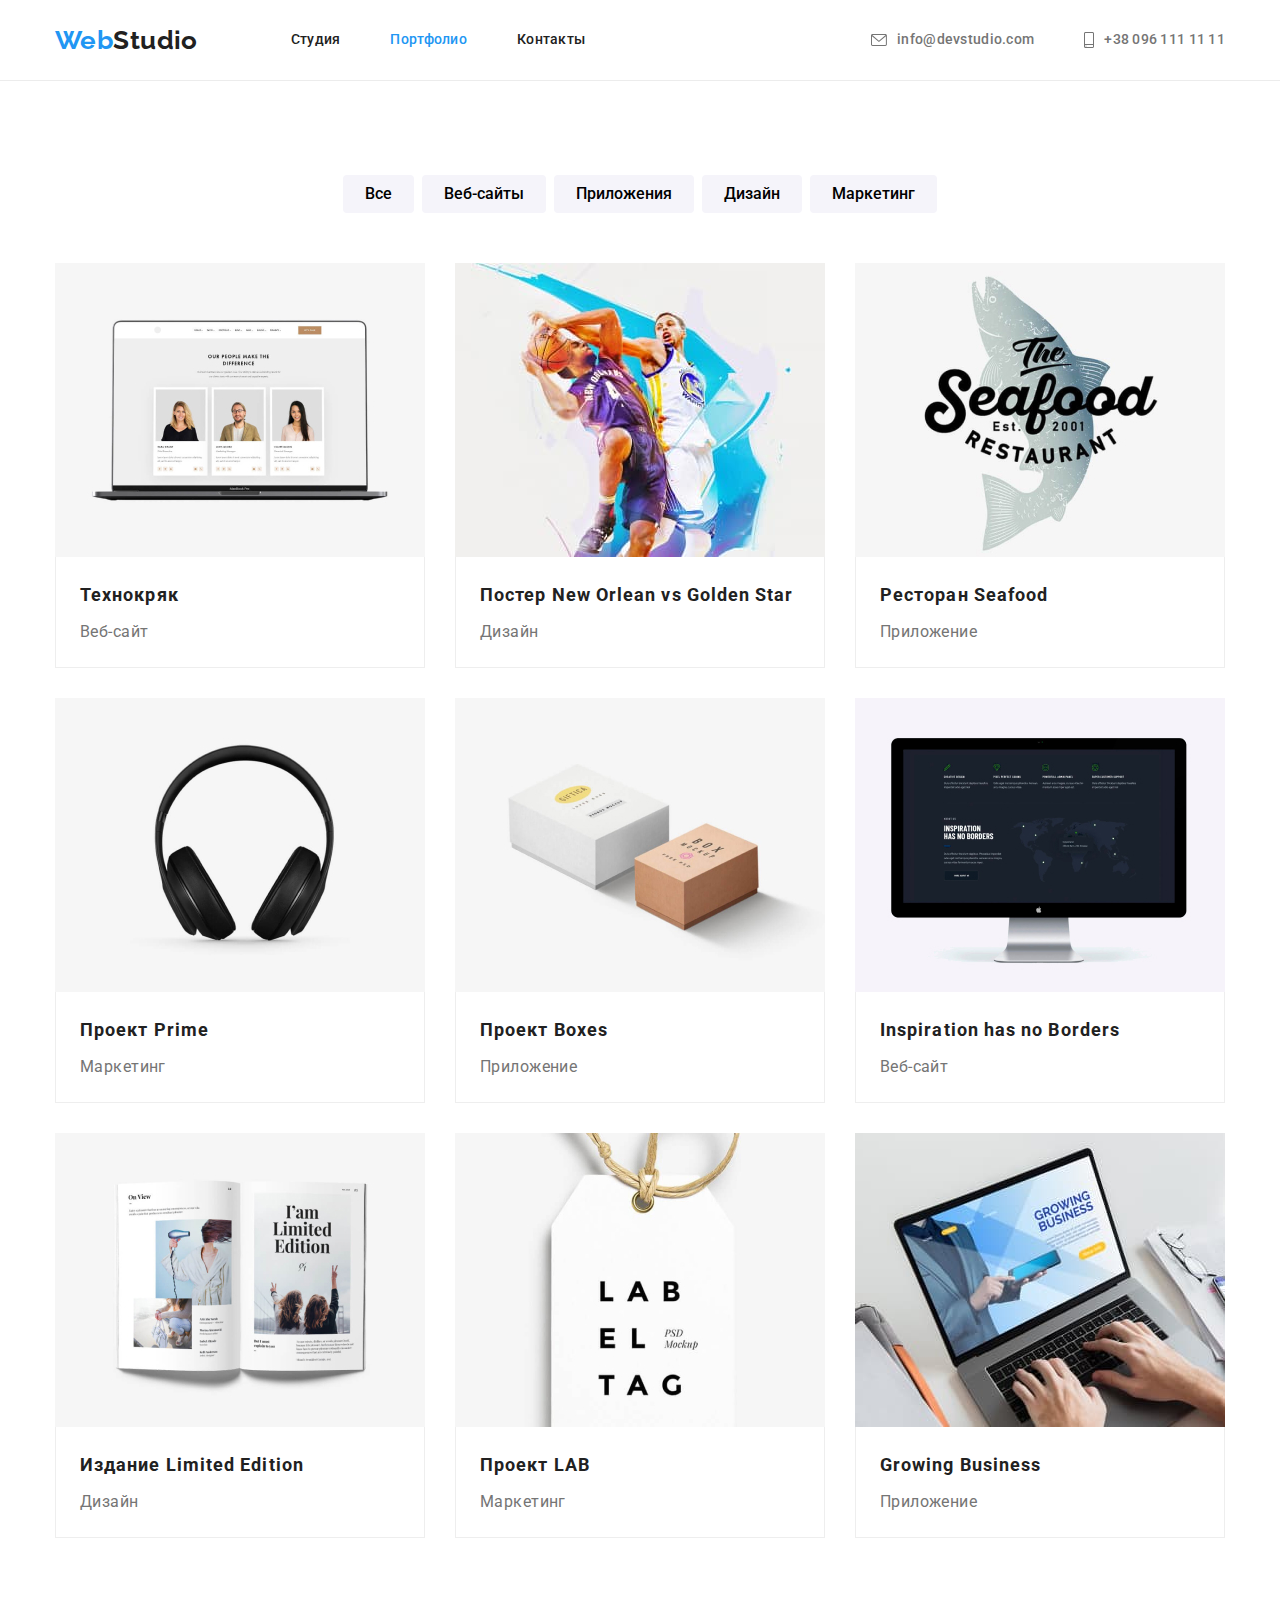
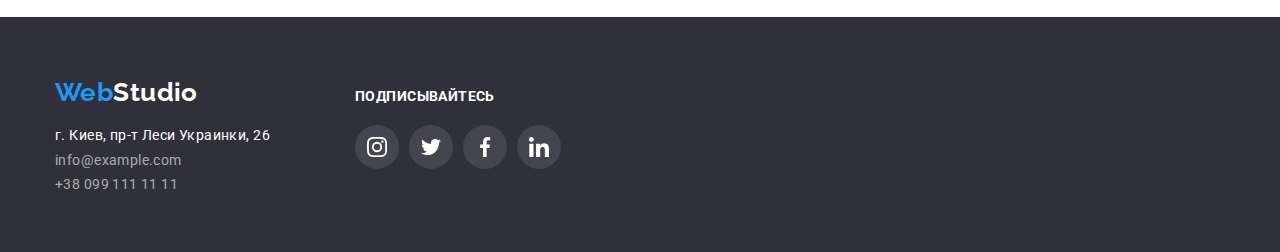
==== portfolio.html @ 0dd32082 "Скопировал все файлы из дз-4" ====
<!DOCTYPE html>
<html lang="ru">
  <head>
    <meta charset="UTF-8" />
    <meta name="viewport" content="width=device-width, initial-scale=1.0" />
    <title>Portfolio</title>
    <link
      href="https://fonts.googleapis.com/css2?family=Raleway:wght@700&family=Roboto:wght@400;500;700;900&display=swap"
      rel="stylesheet"
    />
    <link rel="stylesheet" href="./css/modern-normalize.css" />
    <link rel="stylesheet" href="./css/common.css" />
    <link rel="stylesheet" href="./css/portfolio.css" />
  </head>

  <body>
    <!-- HEADER -->
    <header class="header">
      <div class="container">
        <nav class="nav">
          <a href="index.html" class="logo header-logo link">Web<span class="header-logo-studio">Studio</span></a>
          <ul class="list site-menu">
            <li class="item"><a href="./index.html" class="site-nav link">Студия</a></li>
            <li class="item"><a href="./portfolio.html" class="site-nav link current">Портфолио</a></li>
            <li class="item"><a href="" class="site-nav link">Контакты</a></li>
          </ul>
        </nav>
        <ul class="list contacts">
          <li class="item">
            <a href="mailto:info@devstudio.com" class="e-mail header-e-mail link">
              <svg class="header-icon icon-envelope" width="16px" height="12px">
                <use href="./icons/sprite.svg#icon-envelope"></use>
              </svg>
              info@devstudio.com</a
            >
          </li>
          <li class="item">
            <a href="tel:+380961111111" class="tel header-tel link">
              <svg class="header-icon icon-smartphone" width="10px" height="16px">
                <use href="./icons/sprite.svg#icon-smartphone"></use>
              </svg>
              +38 096 111 11 11</a
            >
          </li>
        </ul>
      </div>
    </header>

    <main>
      <!-- PORTFOLIO -->
      <section class="portfolio-section">
        <div class="container">
          <h1 class="section-title visually-hidden">Портфолио</h1>
          <ul class="list filter-list">
            <li class="item"><button type="button" class="filter-btn">Все</button></li>
            <li class="item"><button type="button" class="filter-btn">Веб-сайты</button></li>
            <li class="item"><button type="button" class="filter-btn">Приложения</button></li>
            <li class="item"><button type="button" class="filter-btn">Дизайн</button></li>
            <li class="item"><button type="button" class="filter-btn">Маркетинг</button></li>
          </ul>
          <ul class="list portfolio-works">
            <li class="item">
              <div class="item-img">
                <img src="./img/technokriak.jpg" alt="Технокряк" width="370" />
              </div>
              <div class="item-info">
                <h2 class="item-title">Технокряк</h2>
                <p class="item-description">Веб-сайт</p>
              </div>
            </li>
            <li class="item">
              <div class="item-img">
                <img src="./img/poster.jpg" alt="Постер New Orlean vs Golden Star" width="370" />
              </div>
              <div class="item-info">
                <h2 class="item-title">Постер New Orlean vs Golden Star</h2>
                <p class="item-description">Дизайн</p>
              </div>
            </li>
            <li class="item">
              <div class="item-img">
                <img src="./img/seafood.jpg" alt="Ресторан Seafood" width="370" />
              </div>
              <div class="item-info">
                <h2 class="item-title">Ресторан Seafood</h2>
                <p class="item-description">Приложение</p>
              </div>
            </li>
            <li class="item">
              <div class="item-img"><img src="./img/prime.jpg" alt="Проект Prime" width="370" /></div>
              <div class="item-info">
                <h2 class="item-title">Проект Prime</h2>
                <p class="item-description">Маркетинг</p>
              </div>
            </li>
            <li class="item">
              <div class="item-img"><img src="./img/boxes.jpg" alt="Проект Boxes" width="370" /></div>
              <div class="item-info">
                <h2 class="item-title">Проект Boxes</h2>
                <p class="item-description">Приложение</p>
              </div>
            </li>
            <li class="item">
              <div class="item-img">
                <img src="./img/inspiration.jpg" alt="Inspiration has no Borders" width="370" />
              </div>
              <div class="item-info">
                <h2 class="item-title">Inspiration has no Borders</h2>
                <p class="item-description">Веб-сайт</p>
              </div>
            </li>
            <li class="item">
              <div class="item-img">
                <img src="./img/limited-edition.jpg" alt="Издание Limited Edition" width="370" />
              </div>
              <div class="item-info">
                <h2 class="item-title">Издание Limited Edition</h2>
                <p class="item-description">Дизайн</p>
              </div>
            </li>
            <li class="item">
              <div class="item-img"><img src="./img/lab.jpg" alt="Проект LAB" width="370" /></div>
              <div class="item-info">
                <h2 class="item-title">Проект LAB</h2>
                <p class="item-description">Маркетинг</p>
              </div>
            </li>
            <li class="item">
              <div class="item-img"><img src="./img/growing-business.jpg" alt="Growing Business" width="370" /></div>
              <div class="item-info">
                <h2 class="item-title">Growing Business</h2>
                <p class="item-description">Приложение</p>
              </div>
            </li>
          </ul>
        </div>
      </section>
    </main>

    <!-- FOOTER -->
    <footer class="footer">
      <div class="container">
        <section class="footer-logo-address">
          <a href="index.html" class="logo footer-logo link">Web<span class="footer-logo-studio">Studio</span></a>
          <address>
            <ul class="list">
              <li>
                <a href="https://goo.gl/maps/ob6mUAmVErRQbY527" class="physical-address link" target="_blank"
                  >г. Киев, пр-т Леси Украинки, 26</a
                >
              </li>
              <li><a href="mailto:info@example.com" class="footer-e-mail e-mail link">info@example.com</a></li>
              <li><a href="tel:+380991111111" class="footer-tel tel link">+38 099 111 11 11</a></li>
            </ul>
          </address>
        </section>
        <section class="footer-social-networks">
          <h2 class="subscribe">Подписывайтесь</h2>
          <ul class="list footer-social-networks-list">
            <li class="item footer-social-network-item">
              <a
                href="https://www.instagram.com/"
                class="link footer-social-network-link"
                target="_blank"
                title="Инстаграм"
              >
                <svg class="footer-social-network-icon icon-instagram" width="20px" height="20px">
                  <use href="./icons/sprite.svg#icon-instagram"></use>
                </svg>
              </a>
            </li>
            <li class="item footer-social-network-item">
              <a
                href="https://www.twitter.com/"
                class="link footer-social-network-link"
                target="_blank"
                title="Твиттер"
              >
                <svg class="footer-social-network-icon icon-twitter" width="20px" height="20px">
                  <use href="./icons/sprite.svg#icon-twitter"></use>
                </svg>
              </a>
            </li>
            <li class="item footer-social-network-item">
              <a
                href="https://www.facebook.com/"
                class="link footer-social-network-link"
                target="_blank"
                title="Фейсбук"
              >
                <svg class="footer-social-network-icon icon-facebook" width="20px" height="20px">
                  <use href="./icons/sprite.svg#icon-facebook"></use>
                </svg>
              </a>
            </li>
            <li class="item footer-social-network-item">
              <a
                href="https://www.linkedin.com/"
                class="link footer-social-network-link"
                target="_blank"
                title="Линкедин"
              >
                <svg class="footer-social-network-icon icon-linkedin" width="20px" height="20px">
                  <use href="./icons/sprite.svg#icon-linkedin"></use>
                </svg>
              </a>
            </li>
          </ul>
        </section>
      </div>
    </footer>
  </body>
</html>
---- css/common.css ----
/* COMMON */

:root {
  --primary-text-color: #212121;
  --secondary-text-color: #757575;
  --hover-color: #2196f3;
  --white-color: white;
  --section-dark-bg-color: #2f303a;
  --section-gray-bg-color: #f5f4fa;
  --transparent-gray-color: rgba(255, 255, 255, 0.6);
  --icons-gray: #afb1b8;
}

/* * {
  outline: 1px solid black;
} */

body {
  font-family: "roboto", sans-serif;
  font-size: 14px;
  line-height: 1.14;
  color: var(--primary-text-color);
  letter-spacing: 0.03em;
}

h1,
h2,
h3,
h4,
h5,
h6,
p {
  margin-top: 0;
  margin-bottom: 0;
}

.list {
  padding: 0;
  margin: 0;
  list-style: none;
}

.link {
  text-decoration: none;
  color: inherit;
}

.section-title {
  font-size: 36px;
  text-align: center;
  margin-bottom: 50px;
  line-height: 1.17;
}

.logo {
  font-family: "Raleway", sans-serif;
  font-weight: bold;
  font-size: 26px;
  line-height: 1.19;
  color: var(--hover-color);
  padding-top: 10px;
  padding-bottom: 10px;
}

.container {
  padding-right: 15px;
  padding-left: 15px;
  width: 1200px;
  margin-right: auto;
  margin-left: auto;
}

img {
  display: block;
  min-width: 100%;
  height: auto;
  object-fit: cover;
  object-position: center;
}

.visually-hidden {
  position: absolute !important;
  clip: rect(1px 1px 1px 1px);
  clip: rect(1px, 1px, 1px, 1px);
  padding: 0 !important;
  border: 0 !important;
  height: 1px !important;
  width: 1px !important;
  overflow: hidden;
}

/* HEADER */

.header {
  background-color: white;
  border-bottom: 1px solid #ececec;
}

.header-logo-studio {
  color: var(--primary-text-color);
}

.header .container,
.nav,
.site-menu,
.contacts {
  display: flex;
  align-items: center;
}

.nav .logo {
  margin-right: 93px;
}

.contacts {
  margin-left: auto;
}

.site-menu .item:not(:last-child),
.contacts .item:not(:last-child) {
  margin-right: 50px;
}

.site-nav {
  display: block;
  font-weight: 500;
  font-size: 14px;
  line-height: 1.14;
  letter-spacing: 0.02em;
  color: var(--primary-text-color);
  padding-top: 32px;
  padding-bottom: 32px;
}

.header-icon {
  margin-right: 10px;
  fill: var(--secondary-text-color);
}

.header-e-mail,
.header-tel {
  display: flex;
  justify-content: center;
  align-items: center;
  color: var(--secondary-text-color);
  font-weight: 500;
  line-height: 1.14;
  letter-spacing: 0.02em;
  padding-top: 32px;
  padding-bottom: 32px;
}

.site-nav:hover,
.site-nav:focus,
.e-mail:hover,
.e-mail:focus,
.tel:hover,
.tel:focus,
.physical-address:hover,
.physical-address:focus {
  color: var(--hover-color);
}

.contacts .link:hover .header-icon,
.contacts .link:focus .header-icon {
  fill: var(--hover-color);
}

.site-menu .current {
  color: var(--hover-color);
}

/* FOOTER */

.footer {
  background-color: var(--section-dark-bg-color);
  padding-top: 50px;
  padding-bottom: 50px;
}

.footer .container {
  display: flex;
}

.footer-logo-address {
  width: 270px;
  margin-right: 30px;
}

.footer-logo {
  display: inline-block;
  margin-bottom: 10px;
}

.footer-logo-studio {
  color: var(--white-color);
}

address {
  color: var(--white-color);
  font-style: normal;
}

.physical-address,
.footer-e-mail,
.footer-tel {
  display: inline-block;
  margin-bottom: 9px;
}

.footer-e-mail,
.footer-tel {
  color: var(--transparent-gray-color);
}

.subscribe {
  text-transform: uppercase;
  color: white;
  font-size: 14px;
  margin-top: 22px;
  margin-bottom: 20px;
}

.footer-social-networks {
  width: 270px;
  margin-right: 30px;
}

.footer-social-networks-list {
  display: flex;
}

.footer-social-network-item:not(:last-child) {
  margin-right: 10px;
}

.footer-social-network-link {
  display: flex;
  justify-content: center;
  align-items: center;
  width: 44px;
  height: 44px;
  border-radius: 50%;
  background-color: rgba(255, 255, 255, 0.1);
}

.footer-social-network-icon {
  fill: white;
}

.footer-social-network-link:hover {
  background-color: var(--hover-color);
}
---- css/portfolio.css ----
/* PORTFOLIO */

.portfolio-section {
  padding-top: 94px;
  padding-bottom: 94px;
}

.filter-list {
  display: flex;
  justify-content: center;
  margin-bottom: 50px;
}

.filter-list .item:not(:last-child) {
  margin-right: 8px;
}

.filter-btn {
  display: inline-block;
  background-color: var(--section-gray-bg-color);
  border: none;
  border-radius: 4px;
  padding: 6px 22px;
  font-weight: 500;
  font-size: 16px;
  line-height: 1.62;
  text-align: center;
}

.filter-btn:hover,
.filter-btn:focus {
  color: white;
  background-color: var(--hover-color);
  box-shadow: 0px 3px 1px rgba(0, 0, 0, 0.1), 0px 1px 2px rgba(0, 0, 0, 0.08), 0px 2px 2px rgba(0, 0, 0, 0.12);
  border-radius: 4px;
}

.portfolio-works {
  display: flex;
  flex-wrap: wrap;
  margin: -15px;
}

.portfolio-works .item {
  width: calc((100% - 3 * 30px) / 3);
  margin: 15px;
}

.portfolio-works .item:hover,
.portfolio-works .item:focus {
  box-shadow: 0px 1px 3px rgba(0, 0, 0, 0.12), 0px 1px 1px rgba(0, 0, 0, 0.14), 0px 2px 1px rgba(0, 0, 0, 0.2);
}

.portfolio-works .item:nth-child(3n) {
  margin-right: 0px;
}

.portfolio-works .item:nth-last-child(-n + 3) {
  margin-bottom: 0px;
}

.item-info {
  padding-top: 20px;
  padding-right: 24px;
  padding-bottom: 20px;
  padding-left: 24px;
  border-right: 1px solid #eeeeee;
  border-bottom: 1px solid #eeeeee;
  border-left: 1px solid #eeeeee;
}

.item-title {
  font-size: 18px;
  line-height: 2;
  letter-spacing: 0.06em;
  margin-bottom: 4px;
}

.item-description {
  font-size: 16px;
  line-height: 1.87;
  color: var(--secondary-text-color);
}
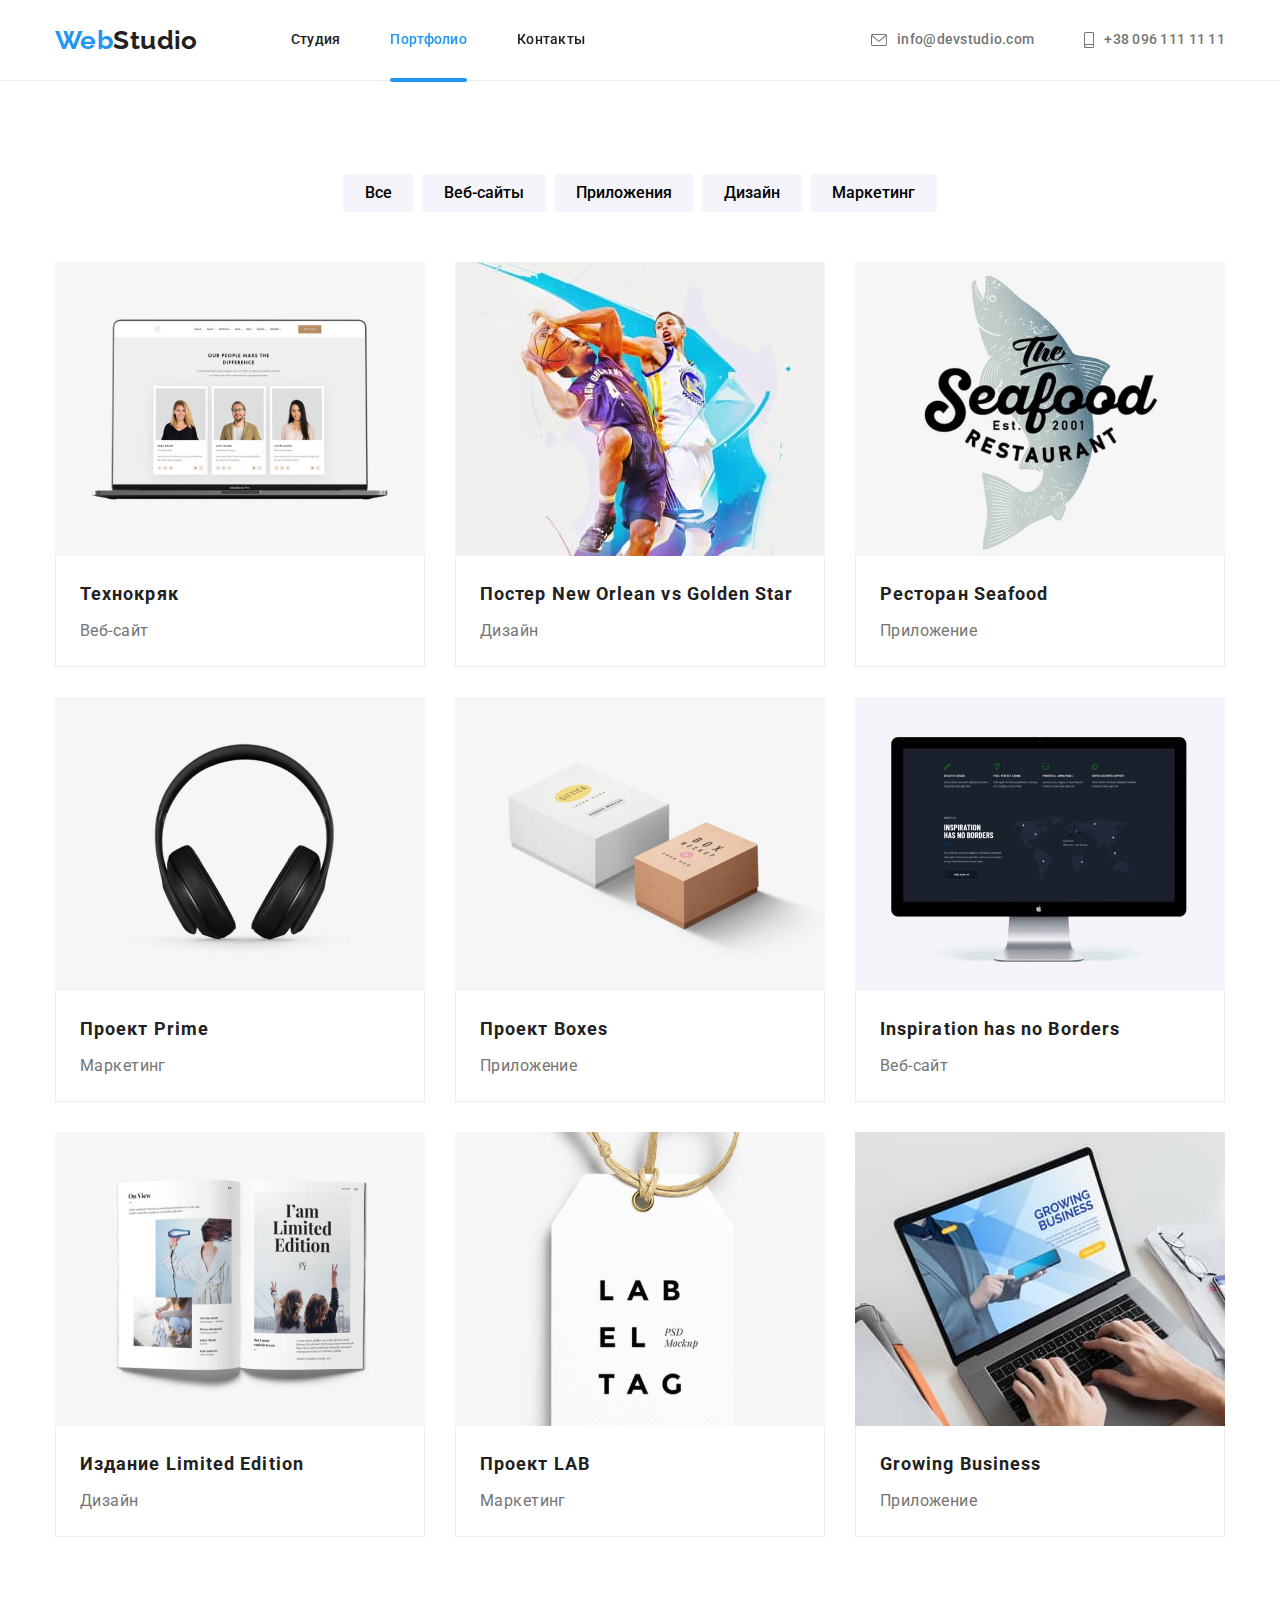
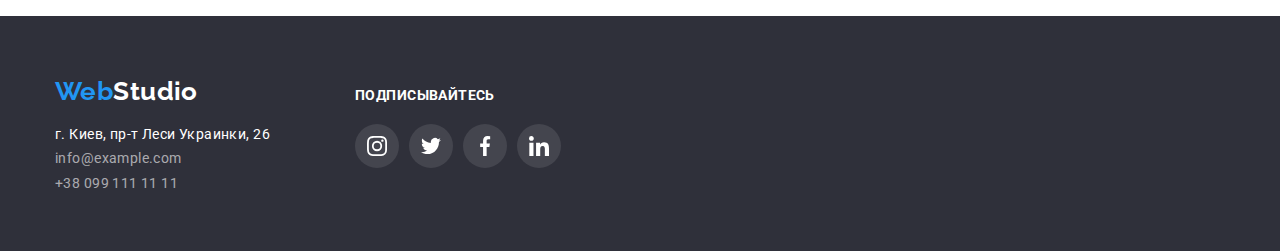
==== commit cb7867c4: "Сделано дз-5" ====
--- a/portfolio.html
+++ b/portfolio.html
@@ -59,78 +59,100 @@
             <li class="item"><button type="button" class="filter-btn">Маркетинг</button></li>
           </ul>
           <ul class="list portfolio-works">
-            <li class="item">
-              <div class="item-img">
-                <img src="./img/technokriak.jpg" alt="Технокряк" width="370" />
-              </div>
-              <div class="item-info">
-                <h2 class="item-title">Технокряк</h2>
-                <p class="item-description">Веб-сайт</p>
-              </div>
-            </li>
-            <li class="item">
-              <div class="item-img">
-                <img src="./img/poster.jpg" alt="Постер New Orlean vs Golden Star" width="370" />
-              </div>
-              <div class="item-info">
-                <h2 class="item-title">Постер New Orlean vs Golden Star</h2>
-                <p class="item-description">Дизайн</p>
-              </div>
-            </li>
-            <li class="item">
-              <div class="item-img">
-                <img src="./img/seafood.jpg" alt="Ресторан Seafood" width="370" />
-              </div>
-              <div class="item-info">
-                <h2 class="item-title">Ресторан Seafood</h2>
-                <p class="item-description">Приложение</p>
-              </div>
-            </li>
-            <li class="item">
-              <div class="item-img"><img src="./img/prime.jpg" alt="Проект Prime" width="370" /></div>
-              <div class="item-info">
-                <h2 class="item-title">Проект Prime</h2>
-                <p class="item-description">Маркетинг</p>
-              </div>
-            </li>
-            <li class="item">
-              <div class="item-img"><img src="./img/boxes.jpg" alt="Проект Boxes" width="370" /></div>
-              <div class="item-info">
-                <h2 class="item-title">Проект Boxes</h2>
-                <p class="item-description">Приложение</p>
-              </div>
-            </li>
-            <li class="item">
-              <div class="item-img">
-                <img src="./img/inspiration.jpg" alt="Inspiration has no Borders" width="370" />
-              </div>
-              <div class="item-info">
-                <h2 class="item-title">Inspiration has no Borders</h2>
-                <p class="item-description">Веб-сайт</p>
-              </div>
-            </li>
-            <li class="item">
-              <div class="item-img">
-                <img src="./img/limited-edition.jpg" alt="Издание Limited Edition" width="370" />
-              </div>
-              <div class="item-info">
-                <h2 class="item-title">Издание Limited Edition</h2>
-                <p class="item-description">Дизайн</p>
-              </div>
-            </li>
-            <li class="item">
-              <div class="item-img"><img src="./img/lab.jpg" alt="Проект LAB" width="370" /></div>
-              <div class="item-info">
-                <h2 class="item-title">Проект LAB</h2>
-                <p class="item-description">Маркетинг</p>
-              </div>
-            </li>
-            <li class="item">
-              <div class="item-img"><img src="./img/growing-business.jpg" alt="Growing Business" width="370" /></div>
-              <div class="item-info">
-                <h2 class="item-title">Growing Business</h2>
-                <p class="item-description">Приложение</p>
-              </div>
+            <li class="item portfolio-works-item">
+              <a href="" class="link">
+                <div class="item-img">
+                  <img src="./img/technokriak.jpg" alt="Технокряк" width="370" />
+                  <p class="item-full-description">
+                    Технокряк это современная площадка распространения коронавируса. Компании используют эту платформу
+                    для цифрового шпионажа и атак на защищённые сервера конкурентов.
+                  </p>
+                </div>
+                <div class="item-info">
+                  <h2 class="item-title">Технокряк</h2>
+                  <p class="item-description">Веб-сайт</p>
+                </div>
+              </a>
+            </li>
+            <li class="item portfolio-works-item">
+              <a href="" class="link"
+                ><div class="item-img">
+                  <img src="./img/poster.jpg" alt="Постер New Orlean vs Golden Star" width="370" />
+                </div>
+                <div class="item-info">
+                  <h2 class="item-title">Постер New Orlean vs Golden Star</h2>
+                  <p class="item-description">Дизайн</p>
+                </div>
+              </a>
+            </li>
+            <li class="item portfolio-works-item">
+              <a href="" class="link">
+                <div class="item-img">
+                  <img src="./img/seafood.jpg" alt="Ресторан Seafood" width="370" />
+                </div>
+                <div class="item-info">
+                  <h2 class="item-title">Ресторан Seafood</h2>
+                  <p class="item-description">Приложение</p>
+                </div></a
+              >
+            </li>
+            <li class="item portfolio-works-item">
+              <a href="" class="link">
+                <div class="item-img"><img src="./img/prime.jpg" alt="Проект Prime" width="370" /></div>
+                <div class="item-info">
+                  <h2 class="item-title">Проект Prime</h2>
+                  <p class="item-description">Маркетинг</p>
+                </div></a
+              >
+            </li>
+            <li class="item portfolio-works-item">
+              <a href="" class="link">
+                <div class="item-img"><img src="./img/boxes.jpg" alt="Проект Boxes" width="370" /></div>
+                <div class="item-info">
+                  <h2 class="item-title">Проект Boxes</h2>
+                  <p class="item-description">Приложение</p>
+                </div></a
+              >
+            </li>
+            <li class="item portfolio-works-item">
+              <a href="" class="link">
+                <div class="item-img">
+                  <img src="./img/inspiration.jpg" alt="Inspiration has no Borders" width="370" />
+                </div>
+                <div class="item-info">
+                  <h2 class="item-title">Inspiration has no Borders</h2>
+                  <p class="item-description">Веб-сайт</p>
+                </div></a
+              >
+            </li>
+            <li class="item portfolio-works-item">
+              <a href="" class="link">
+                <div class="item-img">
+                  <img src="./img/limited-edition.jpg" alt="Издание Limited Edition" width="370" />
+                </div>
+                <div class="item-info">
+                  <h2 class="item-title">Издание Limited Edition</h2>
+                  <p class="item-description">Дизайн</p>
+                </div></a
+              >
+            </li>
+            <li class="item portfolio-works-item">
+              <a href="" class="link">
+                <div class="item-img"><img src="./img/lab.jpg" alt="Проект LAB" width="370" /></div>
+                <div class="item-info">
+                  <h2 class="item-title">Проект LAB</h2>
+                  <p class="item-description">Маркетинг</p>
+                </div></a
+              >
+            </li>
+            <li class="item portfolio-works-item">
+              <a href="" class="link">
+                <div class="item-img"><img src="./img/growing-business.jpg" alt="Growing Business" width="370" /></div>
+                <div class="item-info">
+                  <h2 class="item-title">Growing Business</h2>
+                  <p class="item-description">Приложение</p>
+                </div></a
+              >
             </li>
           </ul>
         </div>
@@ -141,6 +163,7 @@
     <footer class="footer">
       <div class="container">
         <section class="footer-logo-address">
+          <h2 class="section-title visually-hidden">Адрес</h2>
           <a href="index.html" class="logo footer-logo link">Web<span class="footer-logo-studio">Studio</span></a>
           <address>
             <ul class="list">
--- a/css/common.css
+++ b/css/common.css
@@ -9,6 +9,7 @@
   --section-gray-bg-color: #f5f4fa;
   --transparent-gray-color: rgba(255, 255, 255, 0.6);
   --icons-gray: #afb1b8;
+  --site-transition: 250ms cubic-bezier(0.4, 0, 0.2, 1);
 }
 
 /* * {
@@ -21,6 +22,8 @@
   line-height: 1.14;
   color: var(--primary-text-color);
   letter-spacing: 0.03em;
+
+  padding-top: 80px;
 }
 
 h1,
@@ -89,11 +92,31 @@
   overflow: hidden;
 }
 
+.site-nav,
+.e-mail,
+.tel,
+svg,
+.client-link,
+.physical-address,
+.social-network-link,
+.footer-social-network-link,
+.filter-btn,
+.item-full-description {
+  transition: var(--site-transition);
+}
+
 /* HEADER */
 
 .header {
+  position: fixed;
   background-color: white;
   border-bottom: 1px solid #ececec;
+
+  width: 100%;
+  min-height: 79px;
+  top: 0;
+
+  z-index: 2;
 }
 
 .header-logo-studio {
@@ -123,6 +146,7 @@
 
 .site-nav {
   display: block;
+  position: relative;
   font-weight: 500;
   font-size: 14px;
   line-height: 1.14;
@@ -157,17 +181,27 @@
 .tel:hover,
 .tel:focus,
 .physical-address:hover,
-.physical-address:focus {
+.physical-address:focus,
+.site-nav.current {
   color: var(--hover-color);
+}
+
+.site-nav.current::after {
+  content: "";
+  display: block;
+  position: absolute;
+
+  width: 100%;
+  height: 4px;
+  left: 0;
+  bottom: -2%;
+  border-radius: 2px;
+  background-color: var(--hover-color);
 }
 
 .contacts .link:hover .header-icon,
 .contacts .link:focus .header-icon {
   fill: var(--hover-color);
-}
-
-.site-menu .current {
-  color: var(--hover-color);
 }
 
 /* FOOTER */
--- a/css/portfolio.css
+++ b/css/portfolio.css
@@ -41,22 +41,64 @@
   margin: -15px;
 }
 
-.portfolio-works .item {
+.portfolio-works-item {
   width: calc((100% - 3 * 30px) / 3);
   margin: 15px;
 }
 
-.portfolio-works .item:hover,
-.portfolio-works .item:focus {
+.portfolio-works-item:hover,
+.portfolio-works-item:focus {
   box-shadow: 0px 1px 3px rgba(0, 0, 0, 0.12), 0px 1px 1px rgba(0, 0, 0, 0.14), 0px 2px 1px rgba(0, 0, 0, 0.2);
 }
 
-.portfolio-works .item:nth-child(3n) {
+.portfolio-works-item:nth-child(3n) {
   margin-right: 0px;
 }
 
-.portfolio-works .item:nth-last-child(-n + 3) {
+.portfolio-works-item:nth-last-child(-n + 3) {
   margin-bottom: 0px;
+}
+
+.item-img {
+  display: flex;
+  position: relative;
+  overflow: hidden;
+}
+
+.item-img::before {
+  display: block;
+  content: "";
+  position: absolute;
+  width: 100%;
+  height: 100%;
+  background-color: rgba(33, 150, 243, 0.9);
+
+  transform: translateY(100%);
+  transition: var(--site-transition);
+}
+
+.portfolio-works-item:hover .item-img::before {
+  transform: translateY(0%);
+}
+
+.item-full-description {
+  display: flex;
+  position: absolute;
+  align-items: center;
+
+  width: 100%;
+  height: 100%;
+  padding: 24px;
+  color: white;
+  font-size: 18px;
+  line-height: 1.56;
+
+  transform: translateY(100%);
+  transition: var(--site-transition);
+}
+
+.portfolio-works-item:hover .item-full-description {
+  transform: translateY(0%);
 }
 
 .item-info {
